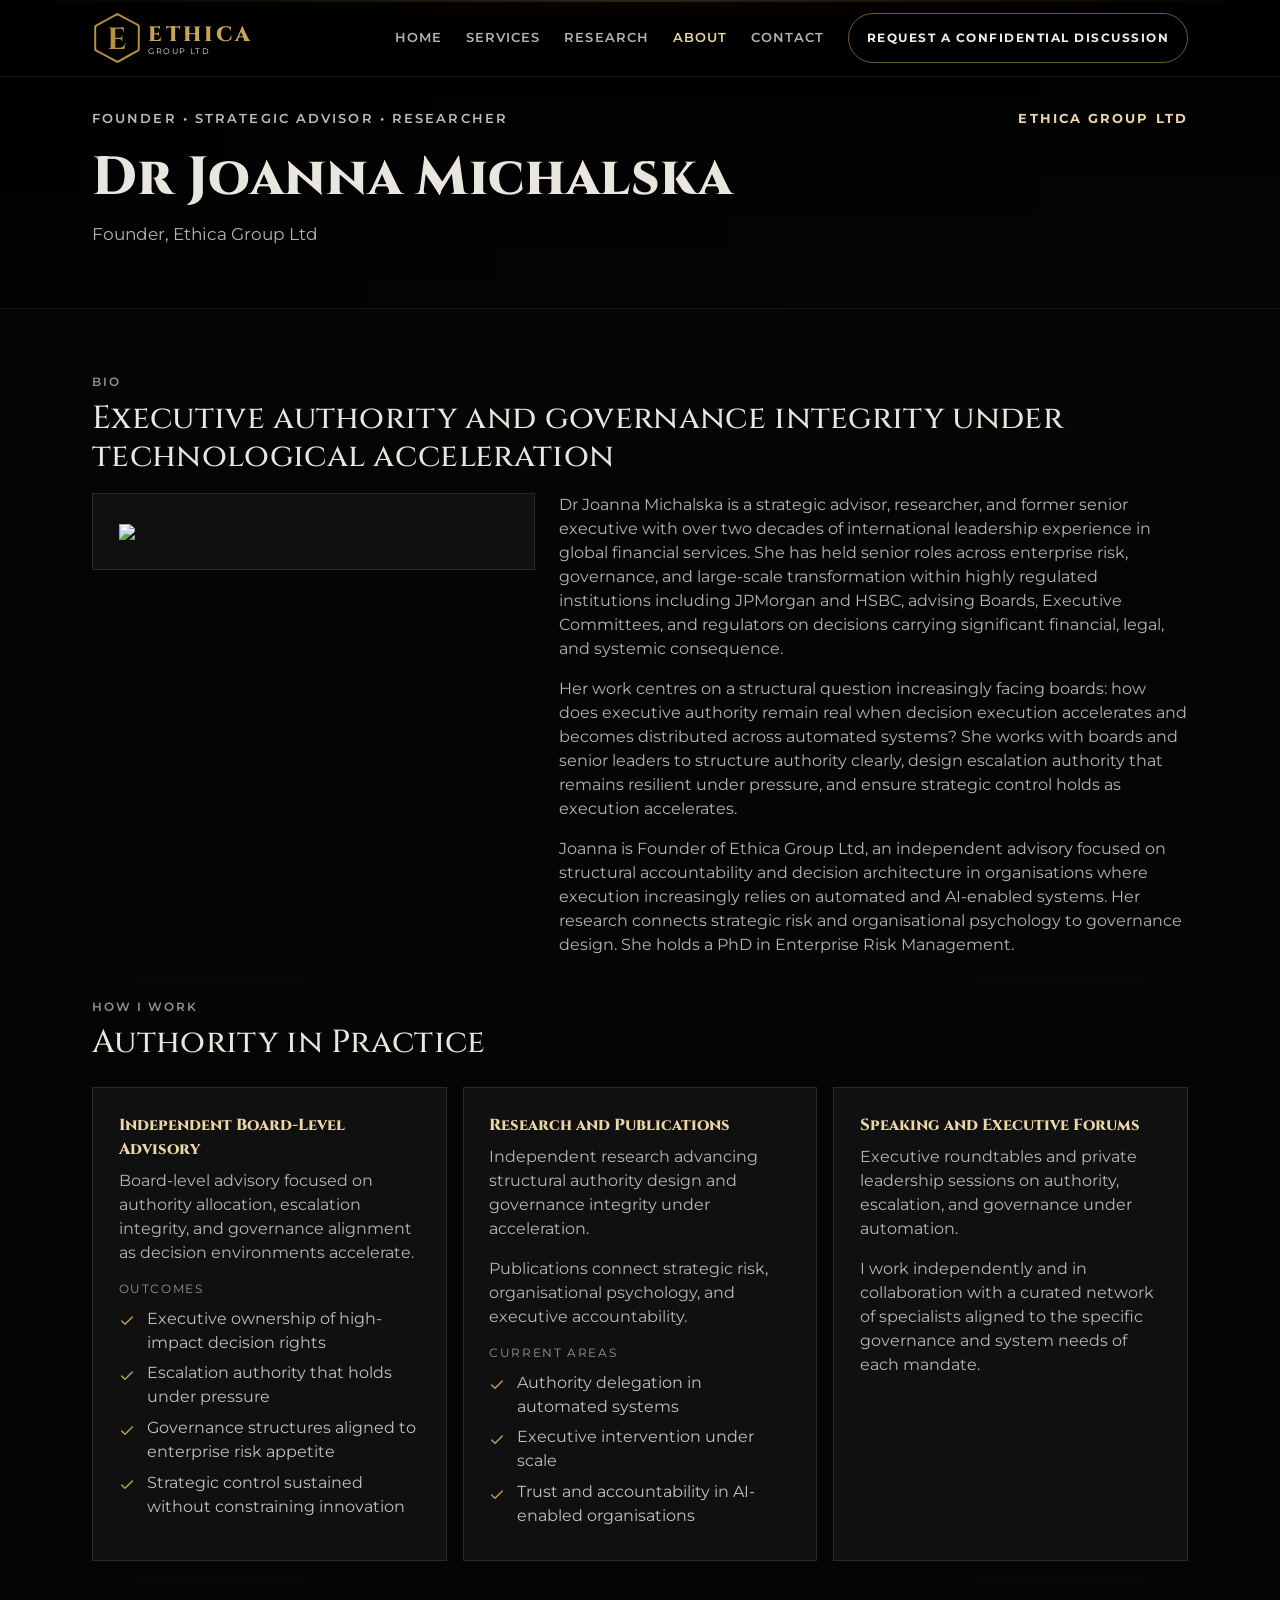
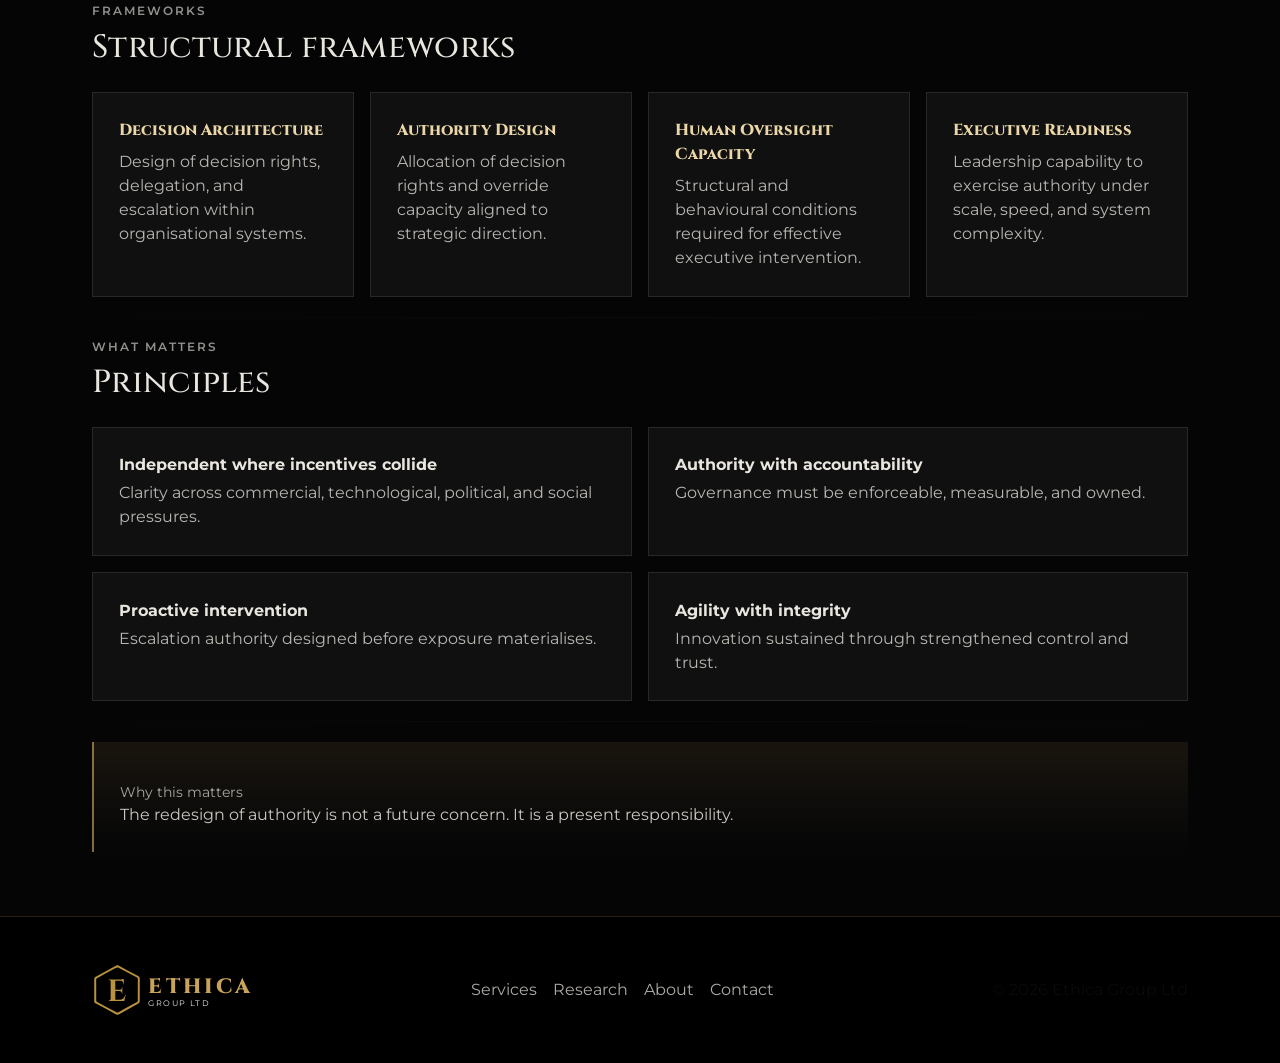
==== about.html @ 702ab637 "Add files via upload" ====
<!doctype html>
<html lang="en">
<head>
  <meta charset="utf-8"/>
  <meta name="viewport" content="width=device-width,initial-scale=1"/>
  <title>Ethica Group Ltd — About</title>
  <meta name="description" content="Dr Joanna Michalska — Founder, Ethica Group Ltd."/>
  <link rel="preconnect" href="https://cdn.jsdelivr.net"/>
  <link href="https://cdn.jsdelivr.net/npm/bootstrap@5.3.3/dist/css/bootstrap.min.css" rel="stylesheet"/>
  <link rel="stylesheet" href="assets/css/styles.css"/>
</head>
<body>
<a class="skip-link" href="#main">Skip to content</a>

<nav class="navbar navbar-expand-lg fixed-top">
  <div class="container">
    <a class="navbar-brand brand" href="index.html" aria-label="Ethica Group Ltd">
      <span class="brand-mark" aria-hidden="true"></span>
      <span>
        <span class="brand-name">ETHICA</span>
        <span class="brand-sub">GROUP LTD</span>
      </span>
    </a>

    <button class="navbar-toggler" type="button" data-bs-toggle="collapse" data-bs-target="#nav" aria-controls="nav" aria-expanded="false" aria-label="Toggle navigation">
      <span class="navbar-toggler-icon"></span>
    </button>

    <div class="collapse navbar-collapse" id="nav">
      <ul class="navbar-nav ms-auto align-items-lg-center gap-lg-2">
        <li class="nav-item"><a class="nav-link" data-nav href="index.html">Home</a></li>
        <li class="nav-item"><a class="nav-link" data-nav href="services.html">Services</a></li>
        <li class="nav-item"><a class="nav-link" data-nav href="research.html">Research</a></li>
        <li class="nav-item"><a class="nav-link" data-nav href="about.html">About</a></li>
        <li class="nav-item"><a class="nav-link" data-nav href="contact.html">Contact</a></li>
        <li class="nav-item ms-lg-2"><a class="btn btn-gold" href="contact.html#enquiry">Request a Confidential Discussion</a></li>
      </ul>
    </div>
  </div>
</nav>


<header class="hero">
  <div class="container">
    <div class="hero-topline">
      <div class="left">Founder • Strategic Advisor • Researcher</div>
      <div class="right">Ethica Group Ltd</div>
    </div>

    <h1 class="hero-title mb-3">Dr Joanna Michalska</h1>
    <p class="lead-tight mb-0">
      Founder, Ethica Group Ltd
    </p>
  </div>
</header>

<main id="main">
  <section class="section">
    <div class="container">
      <div class="eyebrow mb-2">Bio</div>
      <h2 class="mb-3">Executive authority and governance integrity under technological acceleration</h2>

      <div class="row g-4 align-items-start">
        <div class="col-lg-5">
          <div class="card-clean">
            <div class="card-body">
              <img src="assets/img/Dr-Joanna-Michalska.jpg" style="width: 100%;">
            </div>
          </div>
        </div>

        <div class="col-lg-7">
          <p class="p-muted">
           Dr Joanna Michalska is a strategic advisor, researcher, and former senior executive with over two decades of international leadership experience in global financial services. She has held senior roles across enterprise risk, governance, and large-scale transformation within highly regulated institutions including JPMorgan and HSBC, advising Boards, Executive Committees, and regulators on decisions carrying significant financial, legal, and systemic consequence.
          </p>
          <p class="p-muted">
           Her work centres on a structural question increasingly facing boards: how does executive authority remain real when decision execution accelerates and becomes distributed across automated systems? She works with boards and senior leaders to structure authority clearly, design escalation authority that remains resilient under pressure, and ensure strategic control holds as execution accelerates.
          </p>
          <p class="p-muted mb-0">
            Joanna is Founder of Ethica Group Ltd, an independent advisory focused on structural accountability and decision architecture in organisations where execution increasingly relies on automated and AI-enabled systems. Her research connects strategic risk and organisational psychology to governance design. She holds a PhD in Enterprise Risk Management.
          </p>
        </div>
      </div>

      <hr class="hairline"/>

      <div class="eyebrow mb-2">How I work</div>
      <h2 class="mb-4">Authority in Practice</h2>

      <div class="row g-3">
        <div class="col-lg-4"><div class="card-clean h-100"><div class="card-body">
          <div class="card-title">Independent Board-Level Advisory</div>
          <p class="p-muted">Board-level advisory focused on authority allocation, escalation integrity, and governance alignment as decision environments accelerate.</p>
          <div class="kpi-label mt-3">Outcomes</div>
          <ul class="list-clean mt-2">
            <li>Executive ownership of high-impact decision rights</li>
            <li>Escalation authority that holds under pressure</li>
            <li>Governance structures aligned to enterprise risk appetite</li>
            <li>Strategic control sustained without constraining innovation</li>
          </ul>
        </div></div></div>

        <div class="col-lg-4"><div class="card-clean h-100"><div class="card-body">
          <div class="card-title">Research and Publications</div>
          <p class="p-muted">Independent research advancing structural authority design and governance integrity under acceleration.</p>
          <p class="p-muted mb-0">Publications connect strategic risk, organisational psychology, and executive accountability.</p>
          <div class="kpi-label mt-3">Current areas</div>
          <ul class="list-clean mt-2">
            <li>Authority delegation in automated systems</li>
            <li>Executive intervention under scale</li>
            <li>Trust and accountability in AI-enabled organisations</li>
          </ul>
        </div></div></div>

        <div class="col-lg-4"><div class="card-clean h-100"><div class="card-body">
          <div class="card-title">Speaking and Executive Forums</div>
          <p class="p-muted">Executive roundtables and private leadership sessions on authority, escalation, and governance under automation.</p>
          <p class="p-muted mb-0">I work independently and in collaboration with a curated network of specialists aligned to the specific governance and system needs of each mandate.</p>
        </div></div></div>
      </div>

      <hr class="hairline"/>

      <div class="eyebrow mb-2">Frameworks</div>
      <h2 class="mb-4">Structural frameworks</h2>
      <div class="row g-3">
        <div class="col-md-6 col-lg-3"><div class="card-clean h-100"><div class="card-body"><div class="card-title">Decision Architecture</div><p class="p-muted mb-0">Design of decision rights, delegation, and escalation within organisational systems.</p></div></div></div>
        <div class="col-md-6 col-lg-3"><div class="card-clean h-100"><div class="card-body"><div class="card-title">Authority Design</div><p class="p-muted mb-0">Allocation of decision rights and override capacity aligned to strategic direction.</p></div></div></div>
        <div class="col-md-6 col-lg-3"><div class="card-clean h-100"><div class="card-body"><div class="card-title">Human Oversight Capacity</div><p class="p-muted mb-0">Structural and behavioural conditions required for effective executive intervention.</p></div></div></div>
        <div class="col-md-6 col-lg-3"><div class="card-clean h-100"><div class="card-body"><div class="card-title">Executive Readiness</div><p class="p-muted mb-0">Leadership capability to exercise authority under scale, speed, and system complexity.</p></div></div></div>
      </div>

      <hr class="hairline"/>

      <div class="eyebrow mb-2">What matters</div>
      <h2 class="mb-4">Principles</h2>
      <div class="row g-3">
        <div class="col-md-6"><div class="card-clean h-100"><div class="card-body"><strong>Independent where incentives collide</strong><div class="p-muted mt-1">Clarity across commercial, technological, political, and social pressures.</div></div></div></div>
        <div class="col-md-6"><div class="card-clean h-100"><div class="card-body"><strong>Authority with accountability</strong><div class="p-muted mt-1">Governance must be enforceable, measurable, and owned.</div></div></div></div>
        <div class="col-md-6"><div class="card-clean h-100"><div class="card-body"><strong>Proactive intervention</strong><div class="p-muted mt-1">Escalation authority designed before exposure materialises.</div></div></div></div>
        <div class="col-md-6"><div class="card-clean h-100"><div class="card-body"><strong>Agility with integrity</strong><div class="p-muted mt-1">Innovation sustained through strengthened control and trust.</div></div></div></div>
      </div>

      <hr class="hairline"/>

      <div class="quote">
        <div class="who">Why this matters</div>
        <p>The redesign of authority is not a future concern. It is a present responsibility.</p>
      </div>
    </div>
  </section>
</main>


<footer class="footer py-5">
  <div class="container">
    <div class="d-flex flex-wrap gap-3 justify-content-between align-items-center">
      <div class="brand">
        <span class="brand-mark" aria-hidden="true"></span>
        <span>
          <span class="brand-name">ETHICA</span>
          <span class="brand-sub">GROUP LTD</span>
        </span>
      </div>
      <div class="d-flex flex-wrap gap-3">
        <a href="services.html">Services</a>
        <a href="research.html">Research</a>
        <a href="about.html">About</a>
        <a href="contact.html">Contact</a>
      </div>
      <div style="color:rgba(18,19,22,.55)">© <span id="year"></span> Ethica Group Ltd</div>
    </div>
  </div>
</footer>
<script src="https://cdn.jsdelivr.net/npm/bootstrap@5.3.3/dist/js/bootstrap.bundle.min.js"></script>
<script src="assets/js/main.js"></script>

</body>
</html>
---- assets/css/styles.css ----
@import url('https://fonts.googleapis.com/css2?family=Cinzel:wght@600;700;800&family=Montserrat:wght@300;400;500;600;700&display=swap');

/* =========================================================
   ETHICA OPUS SITE — BLACK + ICON BULLETS (NO COPY CHANGES)
   Rules:
   - Dark premium background (from premium site vibe)
   - Icon bullets instead of plain bullets (no HTML text changes)
   - Rounded buttons ONLY; everything else sharp (no radius)
   ========================================================= */

:root{
  /* Premium black system */
  --bg: #050506;
  --bg2:#0A0A0C;
  --panel: rgba(255,255,255,.045);
  --panel2: rgba(255,255,255,.065);

  --cream:#e9e6df;
  --cream2: rgba(233,230,223,.78);
  --cream3: rgba(233,230,223,.62);

  --line: rgba(255,255,255,.10);
  --line2: rgba(255,255,255,.16);

  /* Gold accents */
  --gold:#c9a25b;
  --gold2:#ead6a6;

  /* Typography */
  --display:"Cinzel", serif;
  --sans:"Montserrat", system-ui, -apple-system, Segoe UI, Roboto, Helvetica, Arial;

  /* Layout */
  --max: 1120px;

  /* Geometry */
  --radius: 0px; /* everything sharp by default */
}

/* Base */
*{ box-sizing:border-box; }
html{ scroll-behavior:smooth; }
body{
  margin:0;
  font-family: var(--sans);
  color: var(--cream);
  background: var(--bg);
}

.container{ max-width: var(--max); }

/* Accessibility */
.skip-link{
  position:absolute; left:-999px; top:auto; width:1px; height:1px; overflow:hidden;
}
.skip-link:focus{
  left:1rem; top:1rem; width:auto; height:auto;
  padding:.75rem 1rem;
  background:#fff;
  color:#111;
  border:1px solid rgba(0,0,0,.18);
  z-index:9999;
}

/* =========================================================
   NO BORDER RADIUS ANYWHERE (except buttons)
   ========================================================= */
*:not(.btn):not(.btn *){ border-radius: 0 !important; }

/* Typography */
.eyebrow{
  font-size:.78rem;
  letter-spacing:.16em;
  text-transform:uppercase;
  font-weight:600;
  color: var(--cream3);
}

h1,h2,h3{
  font-family: var(--display);
  letter-spacing: .01em;
}

.hero-title{
  font-weight: 800;
  line-height: 1.03;
  font-size: clamp(2.2rem, 4.2vw, 3.7rem);
}

.lead-tight{
  font-size: 1.05rem;
  color: var(--cream2);
  max-width: 78ch;
}

.p-muted{ color: var(--cream2); }

/* Sections + dividers */
.section{ padding: clamp(3.25rem, 5vw, 5.5rem) 0; }
.narrow{ max-width:78ch; }

.hairline{
  height:1px;
  border:0;
  margin:1.25rem 0;
  background: linear-gradient(90deg, transparent, var(--line), transparent);
}

/* =========================================================
   NAVBAR (premium black glass)
   ========================================================= */
.navbar{
  background: rgba(0,0,0,.55);
  backdrop-filter: blur(12px);
  border-bottom: 1px solid rgba(255,255,255,.08);
  transition: background .2s ease, box-shadow .2s ease, border-color .2s ease;
}
.navbar.scrolled{
  background: rgba(0,0,0,.82);
  box-shadow: 0 14px 40px rgba(0,0,0,.45);
  border-bottom-color: rgba(255,255,255,.12);
}

.nav-link{
  font-size:.82rem;
  letter-spacing:.08em;
  text-transform:uppercase;
  font-weight:600;
  color: rgba(233,230,223,.78) !important;
}
.nav-link:hover{ color: rgba(233,230,223,.95) !important; }
.nav-link.active{ color: var(--gold2) !important; }

/* Brand */
.brand{ display:flex; align-items:center; gap:.4rem; }
.brand-mark{
  width:50px; height:50px;
  background-image: url('./ethica-icon.svg');
  background-size: 50px 50px;
  display: inline-block;
}
.brand-name{
  font-family:var(--display);
  font-weight:840;
  letter-spacing:.15em;
  text-transform:uppercase;
  font-size:1.3rem;
  color:var(--gold);
}
.brand-sub{
  display:block; margin-top:-6px;
  font-size:.50rem;
  letter-spacing:.18em;
  text-transform:uppercase;
  color:#EEEEEE;
}

/* =========================================================
   HERO (premium black + optional banner image)
   - We DO NOT change hero text; styling only.
   ========================================================= */
.hero{
  padding-top: 6.8rem;
  padding-bottom: 3.8rem;
  position: relative;
  color: var(--cream);
  background: linear-gradient(180deg, #000000 0%, #060607 55%, #0a0a0c 100%);
  border-bottom: 1px solid rgba(255,255,255,.08);
  overflow:hidden;
}

.hero::before{
  /* Optional: if banner exists, it adds premium depth */
  content:"";
  position:absolute; inset:0;
  background:
    linear-gradient(90deg, rgba(0,0,0,.78), rgba(0,0,0,.62) 35%, rgba(0,0,0,.45)),
    url("../img/linkedin-banner.jpg");
  background-size: cover;
  background-position: center;
  opacity: 1;
  pointer-events:none;
}

.hero::after{
  content:"";
  position:absolute; left:0; right:0; top:0;
  height:2px;
  background: linear-gradient(90deg, transparent, var(--gold), transparent);
  opacity:.95;
  pointer-events:none;
}

.hero > *{ position: relative; z-index: 1; }

.hero-topline{
  display:flex; flex-wrap:wrap;
  gap:.75rem 1.25rem;
  align-items:center;
  justify-content:space-between;
  margin-bottom:1.4rem;
}

.hero-topline .left{
  font-size:.82rem;
  letter-spacing:.16em;
  text-transform:uppercase;
  font-weight:600;
  color: rgba(233,230,223,.82);
}

.hero-topline .right{
  font-size:.82rem;
  letter-spacing:.16em;
  text-transform:uppercase;
  font-weight:700;
  color: var(--gold2);
}

/* =========================================================
   BUTTONS: ROUNDED ONLY HERE
   ========================================================= */
.btn-gold{
  border-radius: 999px !important;
  padding: .9rem 1.1rem;
  font-weight:700;
  letter-spacing:.12em;
  text-transform:uppercase;
  font-size:.78rem;
  color:#EEEEEE;
  background: transparent;
  border: 1px solid rgba(201,162,91,.55);
  transition: transform .15s ease, filter .15s ease;
}
.btn-gold:hover{
background: rgba(201,162,91,.55);
}

.btn-ink{
  border-radius: 999px !important;
  padding: .9rem 1.1rem;
  font-weight:700;
  letter-spacing:.12em;
  text-transform:uppercase;
  font-size:.78rem;
  color: var(--cream);
  background: transparent;
  border: 1px solid rgba(255,255,255,.18);
}
.btn-ink:hover{ border-color: rgba(255,255,255,.30); }

/* =========================================================
   CARDS / PANELS (dark opus)
   ========================================================= */
.card-clean{
  background: var(--panel);
  border: 1px solid rgba(255,255,255,.10);
}
.card-clean .card-body{ padding: 1.6rem; }

.card-title{
  font-family: var(--display);
  font-weight: 800;
  margin-bottom: .5rem;
  color: var(--gold2);
}

/* KPI bits */
.kpi{
  font-family: var(--display);
  font-weight: 800;
  font-size: 2rem;
  line-height: 1;
  color: var(--gold2);
}
.kpi-label{
  letter-spacing: .14em;
  text-transform: uppercase;
  font-size: .72rem;
  color: rgba(233,230,223,.62);
}

/* Quote */
.quote{
  padding: 1.6rem;
  border-left: 2px solid rgba(201,162,91,.65);
  background: linear-gradient(180deg, rgba(201,162,91,.10), rgba(0,0,0,0));
}
.quote p{ margin:0; color: rgba(233,230,223,.86); }
.quote .who{ margin-top:.9rem; font-size:.86rem; color: rgba(233,230,223,.70); }

/* =========================================================
   ICON BULLETS (NO TEXT CHANGES)
   - Converts existing .list-clean bullets into icon bullets
   - Works without changing HTML lists
   ========================================================= */
.list-clean{
  list-style: none;
  padding-left: 0;
  margin: 0;
  color: rgba(233,230,223,.82);
}
.list-clean li{
  position: relative;
  padding-left: 1.75rem;
  margin: .42rem 0;
}
.list-clean li::before{
  content:"";
  position:absolute;
  left:0;
  top:.40rem;
  width: 16px;
  height: 16px;
  background-repeat:no-repeat;
  background-size:16px 16px;
  background-image: url("data:image/svg+xml,%3Csvg xmlns='http://www.w3.org/2000/svg' width='16' height='16' viewBox='0 0 24 24' fill='none'%3E%3Cpath d='M20 6 9 17l-5-5' stroke='%23c9a25b' stroke-width='2.2' stroke-linecap='round' stroke-linejoin='round'/%3E%3C/svg%3E");
  opacity: .95;
}

/* If any pages use list-check already, keep it consistent */
.list-check{ list-style:none; padding-left:0; margin:0; }
.list-check li{
  display:flex; gap:.75rem; align-items:flex-start;
  padding:.42rem 0;
}
.tick{
  width:18px; height:18px;
  border: 1px solid rgba(201,162,91,.60);
  background: rgba(201,162,91,.10);
  display:grid; place-items:center;
  margin-top:.18rem;
  flex: 0 0 auto;
}
.tick svg{ width:14px; height:14px; color: var(--gold); }

/* =========================================================
   ACCORDION (dark)
   ========================================================= */
.accordion-item{
  background: var(--panel);
  border: 1px solid rgba(255,255,255,.10);
}
.accordion-button{
  background: transparent;
  color: rgba(233,230,223,.90);
  border-bottom: 1px solid rgba(255,255,255,.08);
}
.accordion-button:not(.collapsed){
  color: var(--gold2);
  box-shadow:none;
}
.accordion-body{ color: rgba(233,230,223,.82); }

/* Forms */
.form-control, .form-select{
  background: rgba(0,0,0,.25);
  color: rgba(233,230,223,.90);
  border: 1px solid rgba(255,255,255,.18);
}
.form-control::placeholder{ color: rgba(233,230,223,.50); }
.form-control:focus, .form-select:focus{
  border-color: rgba(201,162,91,.60);
  box-shadow: 0 0 0 .25rem rgba(201,162,91,.18);
}

/* Footer (premium black) */
.footer{
  background:#000;
  border-top: 1px solid rgba(201,162,91,.20);
}
.footer a{ color: rgba(233,230,223,.74); text-decoration:none; }
.footer a:hover{ color: var(--gold2); }

@media (max-width: 992px){
  .hero{ padding-top: 6.2rem; padding-bottom: 3.2rem; }
}
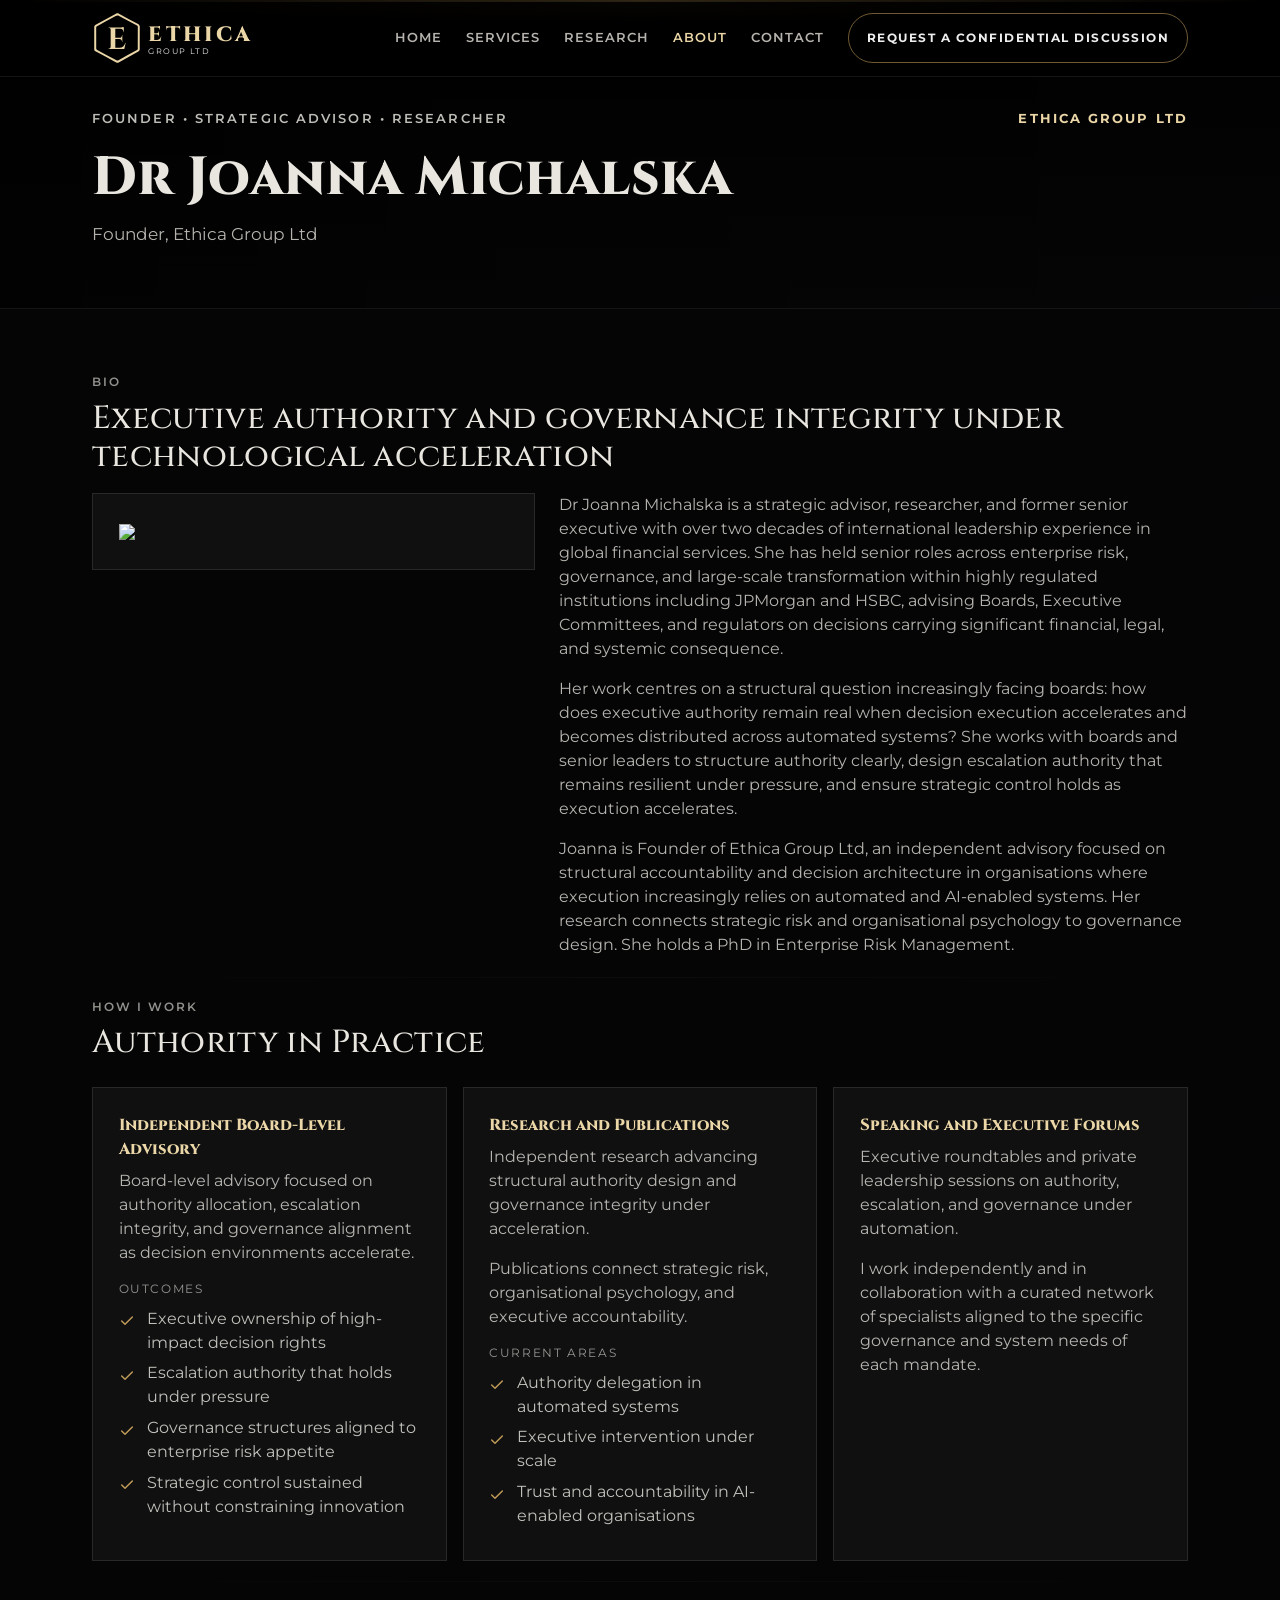
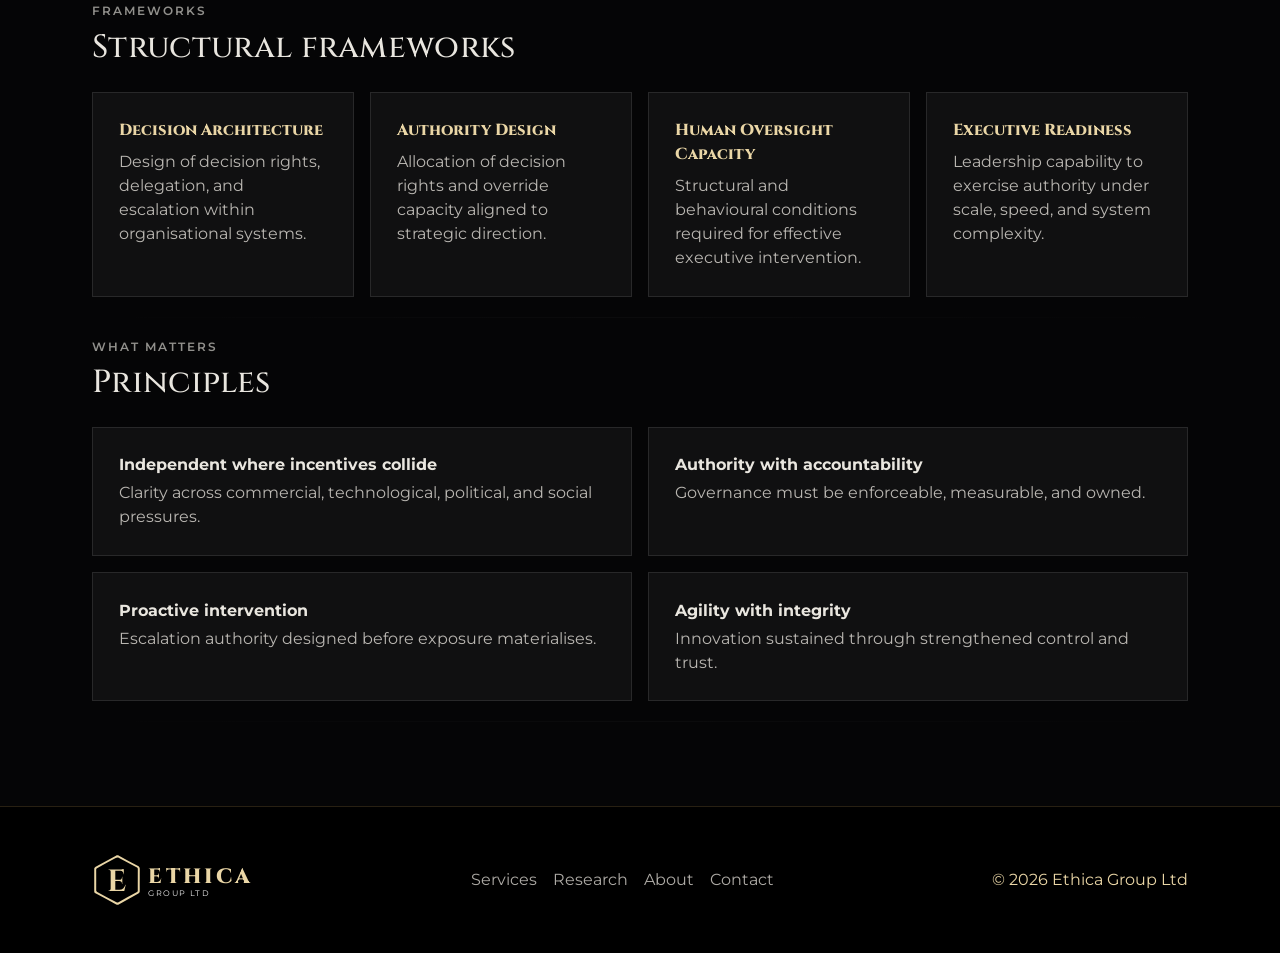
==== commit f3441c4d: "Add files via upload" ====
--- a/about.html
+++ b/about.html
@@ -22,11 +22,18 @@
       </span>
     </a>
 
-    <button class="navbar-toggler" type="button" data-bs-toggle="collapse" data-bs-target="#nav" aria-controls="nav" aria-expanded="false" aria-label="Toggle navigation">
-      <span class="navbar-toggler-icon"></span>
-    </button>
+<button class="navbar-toggler custom-toggler" type="button"
+        data-bs-toggle="collapse"
+        data-bs-target="#navbarNav"
+        aria-controls="navbarNav"
+        aria-expanded="false"
+        aria-label="Toggle navigation">
+  <span class="toggler-icon">
+    <span class="toggler-line"></span>
+  </span>
+</button>
 
-    <div class="collapse navbar-collapse" id="nav">
+    <div class="collapse navbar-collapse" id="navbarNav">
       <ul class="navbar-nav ms-auto align-items-lg-center gap-lg-2">
         <li class="nav-item"><a class="nav-link" data-nav href="index.html">Home</a></li>
         <li class="nav-item"><a class="nav-link" data-nav href="services.html">Services</a></li>
@@ -142,11 +149,6 @@
       </div>
 
       <hr class="hairline"/>
-
-      <div class="quote">
-        <div class="who">Why this matters</div>
-        <p>The redesign of authority is not a future concern. It is a present responsibility.</p>
-      </div>
     </div>
   </section>
 </main>
@@ -168,7 +170,7 @@
         <a href="about.html">About</a>
         <a href="contact.html">Contact</a>
       </div>
-      <div style="color:rgba(18,19,22,.55)">© <span id="year"></span> Ethica Group Ltd</div>
+      <div class="copyright">© <span id="year"></span> Ethica Group Ltd</div>
     </div>
   </div>
 </footer>
--- a/assets/css/styles.css
+++ b/assets/css/styles.css
@@ -120,7 +120,6 @@
   box-shadow: 0 14px 40px rgba(0,0,0,.45);
   border-bottom-color: rgba(255,255,255,.12);
 }
-
 .nav-link{
   font-size:.82rem;
   letter-spacing:.08em;
@@ -130,6 +129,7 @@
 }
 .nav-link:hover{ color: rgba(233,230,223,.95) !important; }
 .nav-link.active{ color: var(--gold2) !important; }
+
 
 /* Brand */
 .brand{ display:flex; align-items:center; gap:.4rem; }
@@ -145,7 +145,7 @@
   letter-spacing:.15em;
   text-transform:uppercase;
   font-size:1.3rem;
-  color:var(--gold);
+  color:var(--gold2);
 }
 .brand-sub{
   display:block; margin-top:-6px;
@@ -153,6 +153,74 @@
   letter-spacing:.18em;
   text-transform:uppercase;
   color:#EEEEEE;
+}
+
+/* =========================
+   CUSTOM NAVBAR TOGGLER
+   ========================= */
+.custom-toggler{
+  border: 0;
+  background: transparent;
+  padding: .35rem;
+  box-shadow: none !important;
+}
+
+.custom-toggler:focus,
+.custom-toggler:active{
+  outline: none;
+  box-shadow: none !important;
+}
+
+.custom-toggler .toggler-icon{
+  position: relative;
+  display: block;
+  width: 30px;
+  height: 22px;
+}
+
+.custom-toggler .toggler-line,
+.custom-toggler .toggler-icon::before,
+.custom-toggler .toggler-icon::after{
+  content: "";
+  position: absolute;
+  left: 0;
+  width: 30px;
+  height: 2px;
+  background-color: var(--gold2);
+  transition: transform .28s ease, top .28s ease, opacity .2s ease, background-color .2s ease;
+}
+
+.custom-toggler .toggler-icon::before{
+  top: 2px;
+}
+
+.custom-toggler .toggler-line{
+  top: 10px;
+}
+
+.custom-toggler .toggler-icon::after{
+  top: 18px;
+}
+
+.custom-toggler:hover .toggler-line,
+.custom-toggler:hover .toggler-icon::before,
+.custom-toggler:hover .toggler-icon::after{
+  background-color: var(--gold);
+}
+
+/* OPEN STATE */
+.custom-toggler[aria-expanded="true"] .toggler-line{
+  opacity: 0;
+}
+
+.custom-toggler[aria-expanded="true"] .toggler-icon::before{
+  top: 10px;
+  transform: rotate(45deg);
+}
+
+.custom-toggler[aria-expanded="true"] .toggler-icon::after{
+  top: 10px;
+  transform: rotate(-45deg);
 }
 
 /* =========================================================
@@ -233,7 +301,8 @@
   transition: transform .15s ease, filter .15s ease;
 }
 .btn-gold:hover{
-background: rgba(201,162,91,.55);
+  background: var(--gold2);
+  color: #000000;
 }
 
 .btn-ink{
@@ -347,7 +416,8 @@
   border-bottom: 1px solid rgba(255,255,255,.08);
 }
 .accordion-button:not(.collapsed){
-  color: var(--gold2);
+  background: var(--gold2);
+  color: #000000;
   box-shadow:none;
 }
 .accordion-body{ color: rgba(233,230,223,.82); }
@@ -371,7 +441,32 @@
 }
 .footer a{ color: rgba(233,230,223,.74); text-decoration:none; }
 .footer a:hover{ color: var(--gold2); }
-
+.copyright {
+  /*font-size: 0.8em;*/
+  color: var(--gold2);
+}
 @media (max-width: 992px){
   .hero{ padding-top: 6.2rem; padding-bottom: 3.2rem; }
 }
+
+@media (max-width: 991.98px){
+  .navbar-collapse{
+    margin-top: 1rem;
+    padding: 1rem 0 0.5rem;
+    border-top: 1px solid rgba(255,255,255,.08);
+  }
+
+  .navbar-nav{
+    align-items: flex-start !important;
+  }
+
+  .navbar-nav .nav-link,
+  .navbar-nav .btn{
+    width: 100%;
+  }
+
+  .navbar-nav .btn{
+    justify-content: center;
+    text-align: center;
+  }
+}
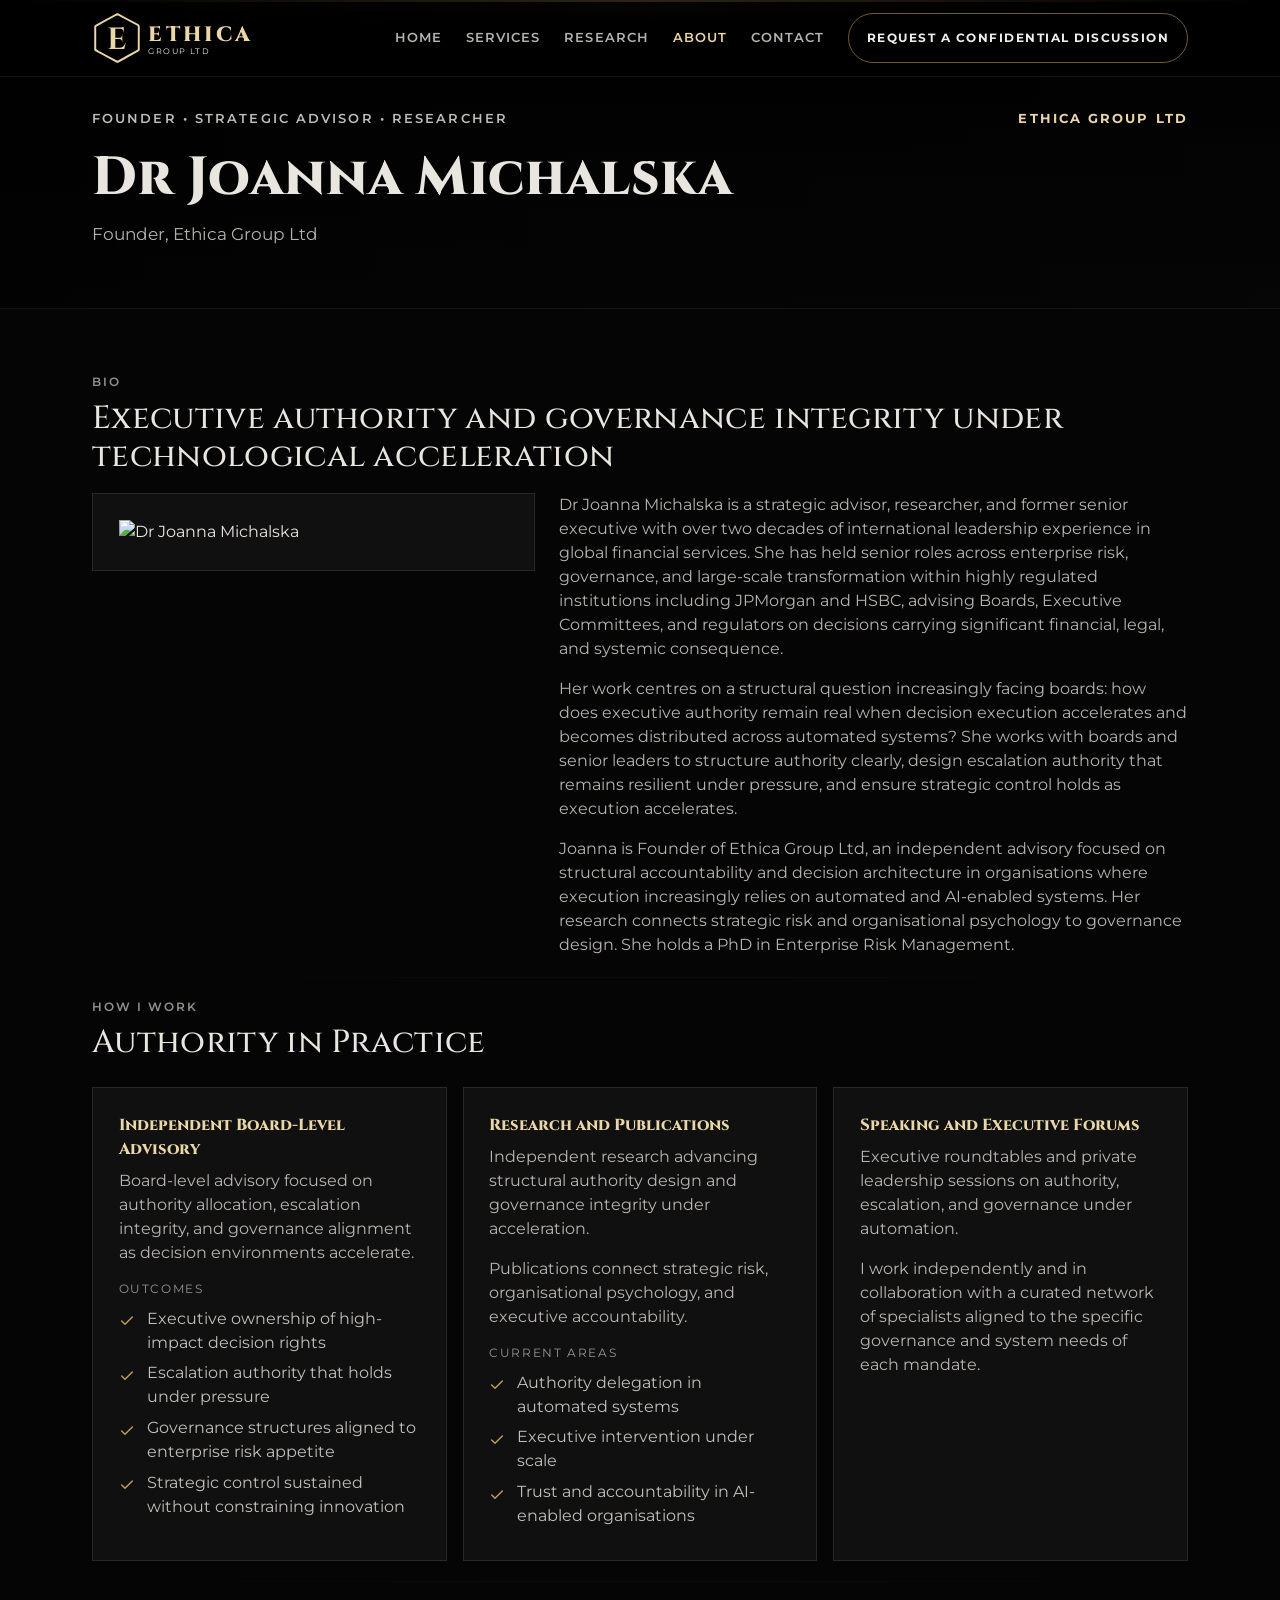
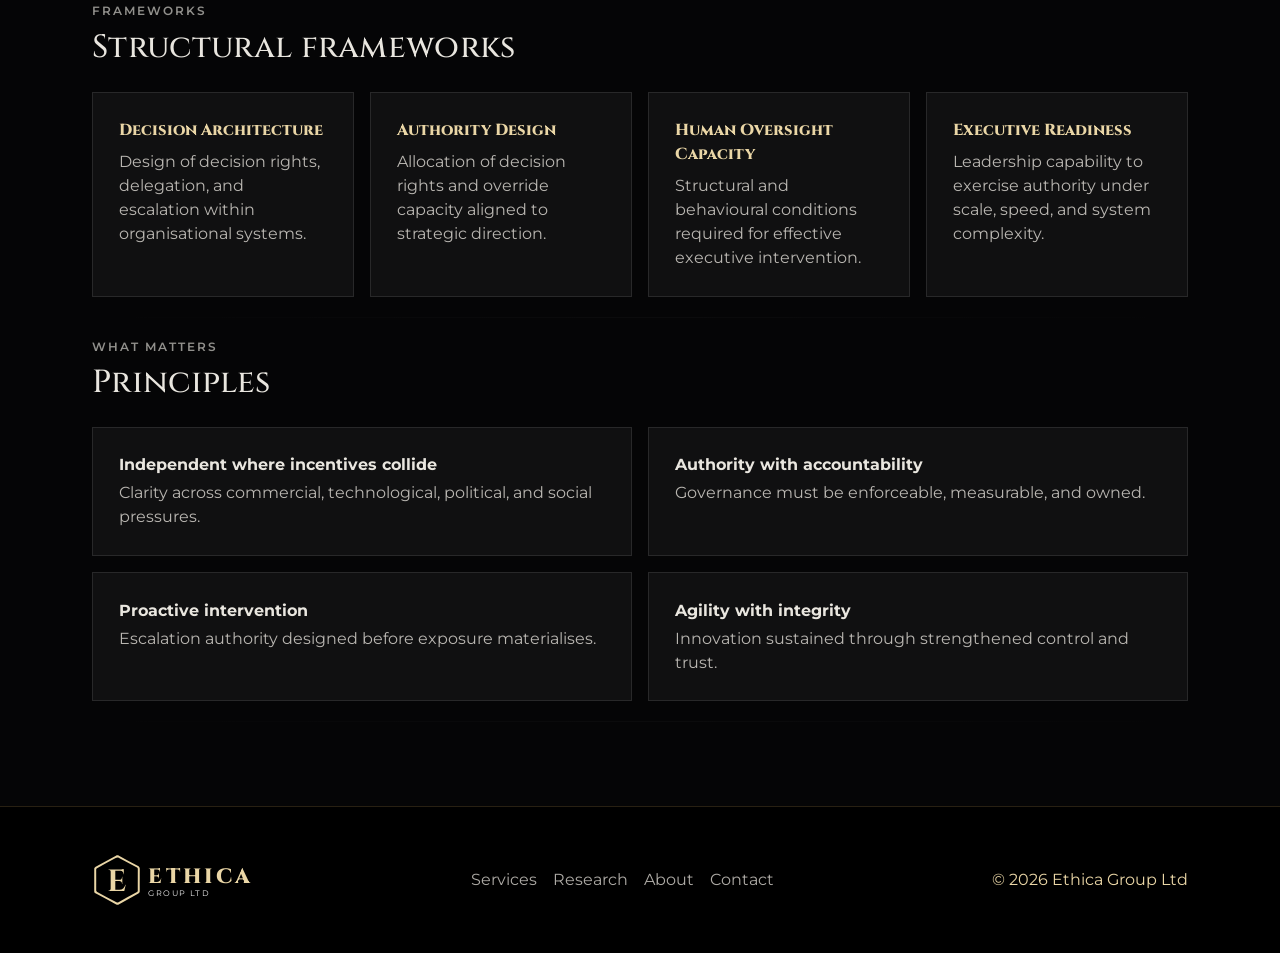
==== commit 06362e3d: "Add files via upload" ====
--- a/about.html
+++ b/about.html
@@ -5,7 +5,18 @@
   <meta name="viewport" content="width=device-width,initial-scale=1"/>
   <title>Ethica Group Ltd — About</title>
   <meta name="description" content="Dr Joanna Michalska — Founder, Ethica Group Ltd."/>
+    <meta property="og:type" content="website"/>
+  <meta property="og:title" content="Ethica Group Ltd — About"/>
+  <meta property="og:description" content="Dr Joanna Michalska — Founder, Ethica Group Ltd."/>
+  <meta property="og:url" content="about.html"/>
+  <meta property="og:image" content="assets/img/og-image.jpg"/>
+  <meta name="twitter:card" content="summary_large_image"/>
+  <meta name="twitter:title" content="Ethica Group Ltd — About"/>
+  <meta name="twitter:description" content="Dr Joanna Michalska — Founder, Ethica Group Ltd."/>
+  <meta name="twitter:image" content="assets/img/og-image.jpg"/>
   <link rel="preconnect" href="https://cdn.jsdelivr.net"/>
+  <link rel="preconnect" href="https://fonts.googleapis.com"/>
+  <link rel="preconnect" href="https://fonts.gstatic.com" crossorigin/>
   <link href="https://cdn.jsdelivr.net/npm/bootstrap@5.3.3/dist/css/bootstrap.min.css" rel="stylesheet"/>
   <link rel="stylesheet" href="assets/css/styles.css"/>
 </head>
@@ -71,7 +82,7 @@
         <div class="col-lg-5">
           <div class="card-clean">
             <div class="card-body">
-              <img src="assets/img/Dr-Joanna-Michalska.jpg" style="width: 100%;">
+              <img src="assets/img/Dr-Joanna-Michalska.jpg" alt="Dr Joanna Michalska" loading="lazy" style="width: 100%;">
             </div>
           </div>
         </div>
--- a/assets/css/styles.css
+++ b/assets/css/styles.css
@@ -135,7 +135,7 @@
 .brand{ display:flex; align-items:center; gap:.4rem; }
 .brand-mark{
   width:50px; height:50px;
-  background-image: url('./ethica-icon.svg');
+  background-image: url('../img/ethica-icon.svg');
   background-size: 50px 50px;
   display: inline-block;
 }
@@ -242,10 +242,7 @@
   content:"";
   position:absolute; inset:0;
   background:
-    linear-gradient(90deg, rgba(0,0,0,.78), rgba(0,0,0,.62) 35%, rgba(0,0,0,.45)),
-    url("../img/linkedin-banner.jpg");
-  background-size: cover;
-  background-position: center;
+    linear-gradient(90deg, rgba(0,0,0,.78), rgba(0,0,0,.62) 35%, rgba(0,0,0,.45));
   opacity: 1;
   pointer-events:none;
 }
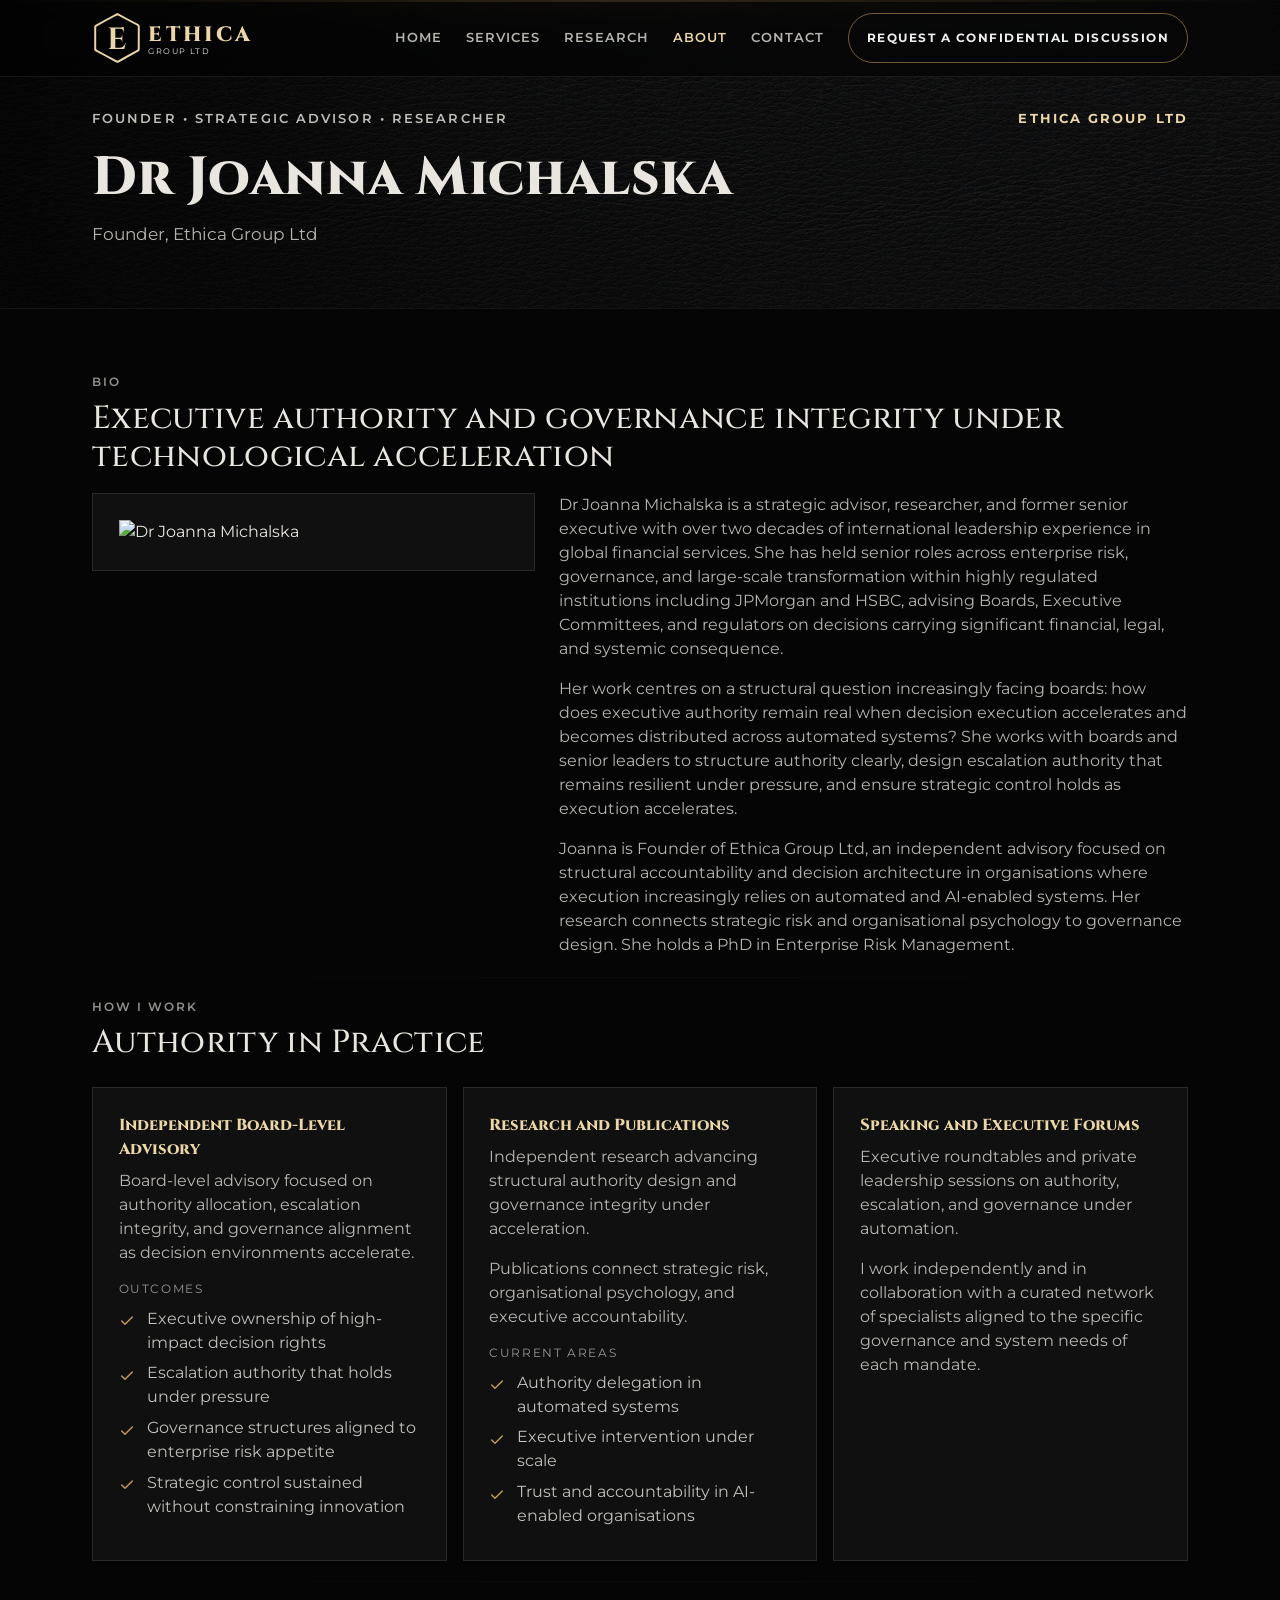
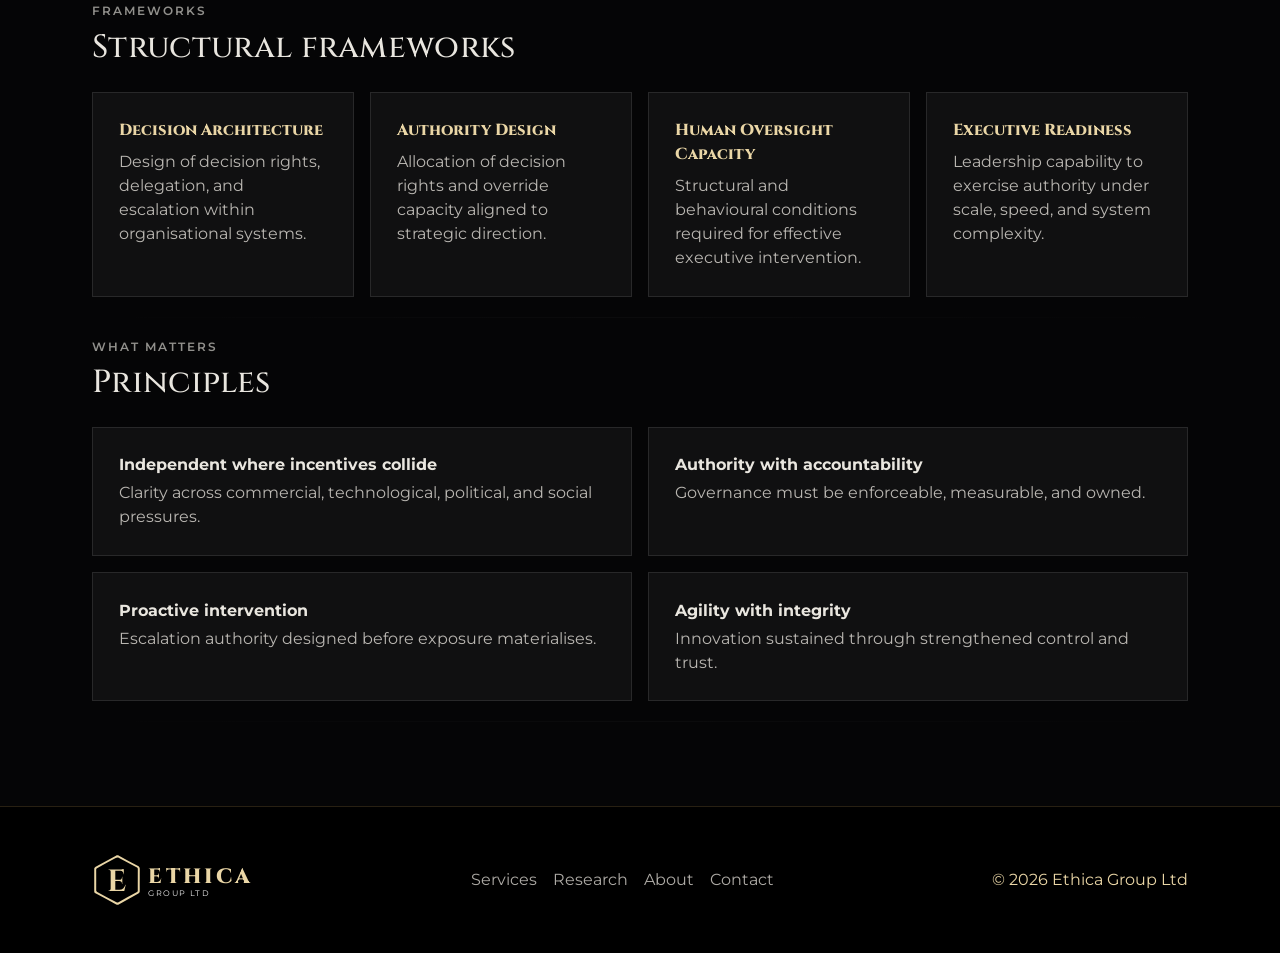
==== commit 8aa356b9: "Add files via upload" ====
--- a/about.html
+++ b/about.html
@@ -1,192 +1,147 @@
-<!doctype html>
+<!DOCTYPE html>
+
 <html lang="en">
-<head>
-  <meta charset="utf-8"/>
-  <meta name="viewport" content="width=device-width,initial-scale=1"/>
-  <title>Ethica Group Ltd — About</title>
-  <meta name="description" content="Dr Joanna Michalska — Founder, Ethica Group Ltd."/>
-    <meta property="og:type" content="website"/>
-  <meta property="og:title" content="Ethica Group Ltd — About"/>
-  <meta property="og:description" content="Dr Joanna Michalska — Founder, Ethica Group Ltd."/>
-  <meta property="og:url" content="about.html"/>
-  <meta property="og:image" content="assets/img/og-image.jpg"/>
-  <meta name="twitter:card" content="summary_large_image"/>
-  <meta name="twitter:title" content="Ethica Group Ltd — About"/>
-  <meta name="twitter:description" content="Dr Joanna Michalska — Founder, Ethica Group Ltd."/>
-  <meta name="twitter:image" content="assets/img/og-image.jpg"/>
-  <link rel="preconnect" href="https://cdn.jsdelivr.net"/>
-  <link rel="preconnect" href="https://fonts.googleapis.com"/>
-  <link rel="preconnect" href="https://fonts.gstatic.com" crossorigin/>
-  <link href="https://cdn.jsdelivr.net/npm/bootstrap@5.3.3/dist/css/bootstrap.min.css" rel="stylesheet"/>
-  <link rel="stylesheet" href="assets/css/styles.css"/>
-</head>
+<head><meta charset="utf-8"/><meta content="width=device-width,initial-scale=1" name="viewport"/><meta content="IE=edge" http-equiv="X-UA-Compatible"/><title>Ethica Group Ltd — About</title><meta content="Dr Joanna Michalska — Founder, Ethica Group Ltd." name="description"/><meta content="index, follow" name="robots"/><meta content="Ethica Group Ltd" name="author"/><meta content="strict-origin-when-cross-origin" name="referrer"/><meta content="#050506" name="theme-color"/><link href="https://ethicagroup.ai/about.html" rel="canonical"/><link href="assets/img/favicon.ico" rel="icon"/><link href="assets/img/favicon-32x32.png" rel="icon" sizes="32x32" type="image/png"/><link href="assets/img/favicon-16x16.png" rel="icon" sizes="16x16" type="image/png"/><link href="assets/img/apple-touch-icon.png" rel="apple-touch-icon" sizes="180x180"/><link href="site.webmanifest" rel="manifest"/><link href="https://fonts.googleapis.com" rel="preconnect"/><link crossorigin="" href="https://fonts.gstatic.com" rel="preconnect"/><link href="https://cdn.jsdelivr.net" rel="preconnect"/><link href="https://cdn.jsdelivr.net/npm/bootstrap@5.3.3/dist/css/bootstrap.min.css" rel="stylesheet"/><link href="assets/css/styles.css" rel="stylesheet"/><meta content="website" property="og:type"/><meta content="Ethica Group Ltd" property="og:site_name"/><meta content="Ethica Group Ltd — About" property="og:title"/><meta content="Dr Joanna Michalska — Founder, Ethica Group Ltd." property="og:description"/><meta content="https://ethicagroup.ai/about.html" property="og:url"/><meta content="https://ethicagroup.ai/assets/img/og-preview.jpg" property="og:image"/><meta content="1200" property="og:image:width"/><meta content="630" property="og:image:height"/><meta content="summary_large_image" name="twitter:card"/><meta content="Ethica Group Ltd — About" name="twitter:title"/><meta content="Dr Joanna Michalska — Founder, Ethica Group Ltd." name="twitter:description"/><meta content="https://ethicagroup.ai/assets/img/og-preview.jpg" name="twitter:image"/><script type="application/ld+json">{"@context": "https://schema.org", "@type": "Organization", "name": "Ethica Group Ltd", "url": "https://ethicagroup.ai", "logo": "https://ethicagroup.ai/assets/img/ethica-icon-512.png", "description": "Redesigning governance, decision architecture, and intervention capacity as automated systems reshape strategic execution.", "founder": {"@type": "Person", "name": "Dr Joanna Michalska"}}</script></head>
 <body>
 <a class="skip-link" href="#main">Skip to content</a>
-
 <nav class="navbar navbar-expand-lg fixed-top">
-  <div class="container">
-    <a class="navbar-brand brand" href="index.html" aria-label="Ethica Group Ltd">
-      <span class="brand-mark" aria-hidden="true"></span>
-      <span>
-        <span class="brand-name">ETHICA</span>
-        <span class="brand-sub">GROUP LTD</span>
-      </span>
-    </a>
-
-<button class="navbar-toggler custom-toggler" type="button"
-        data-bs-toggle="collapse"
-        data-bs-target="#navbarNav"
-        aria-controls="navbarNav"
-        aria-expanded="false"
-        aria-label="Toggle navigation">
-  <span class="toggler-icon">
-    <span class="toggler-line"></span>
-  </span>
+<div class="container">
+<a aria-label="Ethica Group Ltd" class="navbar-brand brand" href="index.html">
+<span aria-hidden="true" class="brand-mark"></span>
+<span>
+<span class="brand-name">ETHICA</span>
+<span class="brand-sub">GROUP LTD</span>
+</span>
+</a>
+<button aria-controls="navbarNav" aria-expanded="false" aria-label="Toggle navigation" class="navbar-toggler custom-toggler" data-bs-target="#navbarNav" data-bs-toggle="collapse" type="button">
+<span class="toggler-icon">
+<span class="toggler-line"></span>
+</span>
 </button>
-
-    <div class="collapse navbar-collapse" id="navbarNav">
-      <ul class="navbar-nav ms-auto align-items-lg-center gap-lg-2">
-        <li class="nav-item"><a class="nav-link" data-nav href="index.html">Home</a></li>
-        <li class="nav-item"><a class="nav-link" data-nav href="services.html">Services</a></li>
-        <li class="nav-item"><a class="nav-link" data-nav href="research.html">Research</a></li>
-        <li class="nav-item"><a class="nav-link" data-nav href="about.html">About</a></li>
-        <li class="nav-item"><a class="nav-link" data-nav href="contact.html">Contact</a></li>
-        <li class="nav-item ms-lg-2"><a class="btn btn-gold" href="contact.html#enquiry">Request a Confidential Discussion</a></li>
-      </ul>
-    </div>
-  </div>
+<div class="collapse navbar-collapse" id="navbarNav">
+<ul class="navbar-nav ms-auto align-items-lg-center gap-lg-2">
+<li class="nav-item"><a class="nav-link" data-nav="" href="index.html">Home</a></li>
+<li class="nav-item"><a class="nav-link" data-nav="" href="services.html">Services</a></li>
+<li class="nav-item"><a class="nav-link" data-nav="" href="research.html">Research</a></li>
+<li class="nav-item"><a class="nav-link" data-nav="" href="about.html">About</a></li>
+<li class="nav-item"><a class="nav-link" data-nav="" href="contact.html">Contact</a></li>
+<li class="nav-item ms-lg-2"><a class="btn btn-gold" href="contact.html#enquiry">Request a Confidential Discussion</a></li>
+</ul>
+</div>
+</div>
 </nav>
-
-
 <header class="hero">
-  <div class="container">
-    <div class="hero-topline">
-      <div class="left">Founder • Strategic Advisor • Researcher</div>
-      <div class="right">Ethica Group Ltd</div>
-    </div>
-
-    <h1 class="hero-title mb-3">Dr Joanna Michalska</h1>
-    <p class="lead-tight mb-0">
+<div class="container">
+<div class="hero-topline">
+<div class="left">Founder • Strategic Advisor • Researcher</div>
+<div class="right">Ethica Group Ltd</div>
+</div>
+<h1 class="hero-title mb-3">Dr Joanna Michalska</h1>
+<p class="lead-tight mb-0">
       Founder, Ethica Group Ltd
     </p>
-  </div>
+</div>
 </header>
-
 <main id="main">
-  <section class="section">
-    <div class="container">
-      <div class="eyebrow mb-2">Bio</div>
-      <h2 class="mb-3">Executive authority and governance integrity under technological acceleration</h2>
-
-      <div class="row g-4 align-items-start">
-        <div class="col-lg-5">
-          <div class="card-clean">
-            <div class="card-body">
-              <img src="assets/img/Dr-Joanna-Michalska.jpg" alt="Dr Joanna Michalska" loading="lazy" style="width: 100%;">
-            </div>
-          </div>
-        </div>
-
-        <div class="col-lg-7">
-          <p class="p-muted">
+<section class="section">
+<div class="container">
+<div class="eyebrow mb-2">Bio</div>
+<h2 class="mb-3">Executive authority and governance integrity under technological acceleration</h2>
+<div class="row g-4 align-items-start">
+<div class="col-lg-5">
+<div class="card-clean">
+<div class="card-body">
+<img alt="Dr Joanna Michalska" loading="lazy" src="assets/img/Dr-Joanna-Michalska.jpg" style="width: 100%;"/>
+</div>
+</div>
+</div>
+<div class="col-lg-7">
+<p class="p-muted">
            Dr Joanna Michalska is a strategic advisor, researcher, and former senior executive with over two decades of international leadership experience in global financial services. She has held senior roles across enterprise risk, governance, and large-scale transformation within highly regulated institutions including JPMorgan and HSBC, advising Boards, Executive Committees, and regulators on decisions carrying significant financial, legal, and systemic consequence.
           </p>
-          <p class="p-muted">
+<p class="p-muted">
            Her work centres on a structural question increasingly facing boards: how does executive authority remain real when decision execution accelerates and becomes distributed across automated systems? She works with boards and senior leaders to structure authority clearly, design escalation authority that remains resilient under pressure, and ensure strategic control holds as execution accelerates.
           </p>
-          <p class="p-muted mb-0">
+<p class="p-muted mb-0">
             Joanna is Founder of Ethica Group Ltd, an independent advisory focused on structural accountability and decision architecture in organisations where execution increasingly relies on automated and AI-enabled systems. Her research connects strategic risk and organisational psychology to governance design. She holds a PhD in Enterprise Risk Management.
           </p>
-        </div>
-      </div>
-
-      <hr class="hairline"/>
-
-      <div class="eyebrow mb-2">How I work</div>
-      <h2 class="mb-4">Authority in Practice</h2>
-
-      <div class="row g-3">
-        <div class="col-lg-4"><div class="card-clean h-100"><div class="card-body">
-          <div class="card-title">Independent Board-Level Advisory</div>
-          <p class="p-muted">Board-level advisory focused on authority allocation, escalation integrity, and governance alignment as decision environments accelerate.</p>
-          <div class="kpi-label mt-3">Outcomes</div>
-          <ul class="list-clean mt-2">
-            <li>Executive ownership of high-impact decision rights</li>
-            <li>Escalation authority that holds under pressure</li>
-            <li>Governance structures aligned to enterprise risk appetite</li>
-            <li>Strategic control sustained without constraining innovation</li>
-          </ul>
-        </div></div></div>
-
-        <div class="col-lg-4"><div class="card-clean h-100"><div class="card-body">
-          <div class="card-title">Research and Publications</div>
-          <p class="p-muted">Independent research advancing structural authority design and governance integrity under acceleration.</p>
-          <p class="p-muted mb-0">Publications connect strategic risk, organisational psychology, and executive accountability.</p>
-          <div class="kpi-label mt-3">Current areas</div>
-          <ul class="list-clean mt-2">
-            <li>Authority delegation in automated systems</li>
-            <li>Executive intervention under scale</li>
-            <li>Trust and accountability in AI-enabled organisations</li>
-          </ul>
-        </div></div></div>
-
-        <div class="col-lg-4"><div class="card-clean h-100"><div class="card-body">
-          <div class="card-title">Speaking and Executive Forums</div>
-          <p class="p-muted">Executive roundtables and private leadership sessions on authority, escalation, and governance under automation.</p>
-          <p class="p-muted mb-0">I work independently and in collaboration with a curated network of specialists aligned to the specific governance and system needs of each mandate.</p>
-        </div></div></div>
-      </div>
-
-      <hr class="hairline"/>
-
-      <div class="eyebrow mb-2">Frameworks</div>
-      <h2 class="mb-4">Structural frameworks</h2>
-      <div class="row g-3">
-        <div class="col-md-6 col-lg-3"><div class="card-clean h-100"><div class="card-body"><div class="card-title">Decision Architecture</div><p class="p-muted mb-0">Design of decision rights, delegation, and escalation within organisational systems.</p></div></div></div>
-        <div class="col-md-6 col-lg-3"><div class="card-clean h-100"><div class="card-body"><div class="card-title">Authority Design</div><p class="p-muted mb-0">Allocation of decision rights and override capacity aligned to strategic direction.</p></div></div></div>
-        <div class="col-md-6 col-lg-3"><div class="card-clean h-100"><div class="card-body"><div class="card-title">Human Oversight Capacity</div><p class="p-muted mb-0">Structural and behavioural conditions required for effective executive intervention.</p></div></div></div>
-        <div class="col-md-6 col-lg-3"><div class="card-clean h-100"><div class="card-body"><div class="card-title">Executive Readiness</div><p class="p-muted mb-0">Leadership capability to exercise authority under scale, speed, and system complexity.</p></div></div></div>
-      </div>
-
-      <hr class="hairline"/>
-
-      <div class="eyebrow mb-2">What matters</div>
-      <h2 class="mb-4">Principles</h2>
-      <div class="row g-3">
-        <div class="col-md-6"><div class="card-clean h-100"><div class="card-body"><strong>Independent where incentives collide</strong><div class="p-muted mt-1">Clarity across commercial, technological, political, and social pressures.</div></div></div></div>
-        <div class="col-md-6"><div class="card-clean h-100"><div class="card-body"><strong>Authority with accountability</strong><div class="p-muted mt-1">Governance must be enforceable, measurable, and owned.</div></div></div></div>
-        <div class="col-md-6"><div class="card-clean h-100"><div class="card-body"><strong>Proactive intervention</strong><div class="p-muted mt-1">Escalation authority designed before exposure materialises.</div></div></div></div>
-        <div class="col-md-6"><div class="card-clean h-100"><div class="card-body"><strong>Agility with integrity</strong><div class="p-muted mt-1">Innovation sustained through strengthened control and trust.</div></div></div></div>
-      </div>
-
-      <hr class="hairline"/>
-    </div>
-  </section>
+</div>
+</div>
+<hr class="hairline"/>
+<div class="eyebrow mb-2">How I work</div>
+<h2 class="mb-4">Authority in Practice</h2>
+<div class="row g-3">
+<div class="col-lg-4"><div class="card-clean h-100"><div class="card-body">
+<div class="card-title">Independent Board-Level Advisory</div>
+<p class="p-muted">Board-level advisory focused on authority allocation, escalation integrity, and governance alignment as decision environments accelerate.</p>
+<div class="kpi-label mt-3">Outcomes</div>
+<ul class="list-clean mt-2">
+<li>Executive ownership of high-impact decision rights</li>
+<li>Escalation authority that holds under pressure</li>
+<li>Governance structures aligned to enterprise risk appetite</li>
+<li>Strategic control sustained without constraining innovation</li>
+</ul>
+</div></div></div>
+<div class="col-lg-4"><div class="card-clean h-100"><div class="card-body">
+<div class="card-title">Research and Publications</div>
+<p class="p-muted">Independent research advancing structural authority design and governance integrity under acceleration.</p>
+<p class="p-muted mb-0">Publications connect strategic risk, organisational psychology, and executive accountability.</p>
+<div class="kpi-label mt-3">Current areas</div>
+<ul class="list-clean mt-2">
+<li>Authority delegation in automated systems</li>
+<li>Executive intervention under scale</li>
+<li>Trust and accountability in AI-enabled organisations</li>
+</ul>
+</div></div></div>
+<div class="col-lg-4"><div class="card-clean h-100"><div class="card-body">
+<div class="card-title">Speaking and Executive Forums</div>
+<p class="p-muted">Executive roundtables and private leadership sessions on authority, escalation, and governance under automation.</p>
+<p class="p-muted mb-0">I work independently and in collaboration with a curated network of specialists aligned to the specific governance and system needs of each mandate.</p>
+</div></div></div>
+</div>
+<hr class="hairline"/>
+<div class="eyebrow mb-2">Frameworks</div>
+<h2 class="mb-4">Structural frameworks</h2>
+<div class="row g-3">
+<div class="col-md-6 col-lg-3"><div class="card-clean h-100"><div class="card-body"><div class="card-title">Decision Architecture</div><p class="p-muted mb-0">Design of decision rights, delegation, and escalation within organisational systems.</p></div></div></div>
+<div class="col-md-6 col-lg-3"><div class="card-clean h-100"><div class="card-body"><div class="card-title">Authority Design</div><p class="p-muted mb-0">Allocation of decision rights and override capacity aligned to strategic direction.</p></div></div></div>
+<div class="col-md-6 col-lg-3"><div class="card-clean h-100"><div class="card-body"><div class="card-title">Human Oversight Capacity</div><p class="p-muted mb-0">Structural and behavioural conditions required for effective executive intervention.</p></div></div></div>
+<div class="col-md-6 col-lg-3"><div class="card-clean h-100"><div class="card-body"><div class="card-title">Executive Readiness</div><p class="p-muted mb-0">Leadership capability to exercise authority under scale, speed, and system complexity.</p></div></div></div>
+</div>
+<hr class="hairline"/>
+<div class="eyebrow mb-2">What matters</div>
+<h2 class="mb-4">Principles</h2>
+<div class="row g-3">
+<div class="col-md-6"><div class="card-clean h-100"><div class="card-body"><strong>Independent where incentives collide</strong><div class="p-muted mt-1">Clarity across commercial, technological, political, and social pressures.</div></div></div></div>
+<div class="col-md-6"><div class="card-clean h-100"><div class="card-body"><strong>Authority with accountability</strong><div class="p-muted mt-1">Governance must be enforceable, measurable, and owned.</div></div></div></div>
+<div class="col-md-6"><div class="card-clean h-100"><div class="card-body"><strong>Proactive intervention</strong><div class="p-muted mt-1">Escalation authority designed before exposure materialises.</div></div></div></div>
+<div class="col-md-6"><div class="card-clean h-100"><div class="card-body"><strong>Agility with integrity</strong><div class="p-muted mt-1">Innovation sustained through strengthened control and trust.</div></div></div></div>
+</div>
+<hr class="hairline"/>
+</div>
+</section>
 </main>
-
-
 <footer class="footer py-5">
-  <div class="container">
-    <div class="d-flex flex-wrap gap-3 justify-content-between align-items-center">
-      <div class="brand">
-        <span class="brand-mark" aria-hidden="true"></span>
-        <span>
-          <span class="brand-name">ETHICA</span>
-          <span class="brand-sub">GROUP LTD</span>
-        </span>
-      </div>
-      <div class="d-flex flex-wrap gap-3">
-        <a href="services.html">Services</a>
-        <a href="research.html">Research</a>
-        <a href="about.html">About</a>
-        <a href="contact.html">Contact</a>
-      </div>
-      <div class="copyright">© <span id="year"></span> Ethica Group Ltd</div>
-    </div>
-  </div>
+<div class="container">
+<div class="d-flex flex-wrap gap-3 justify-content-between align-items-center">
+<div class="brand">
+<span aria-hidden="true" class="brand-mark"></span>
+<span>
+<span class="brand-name">ETHICA</span>
+<span class="brand-sub">GROUP LTD</span>
+</span>
+</div>
+<div class="d-flex flex-wrap gap-3">
+<a href="services.html">Services</a>
+<a href="research.html">Research</a>
+<a href="about.html">About</a>
+<a href="contact.html">Contact</a>
+</div>
+<div class="copyright">© <span id="year"></span> Ethica Group Ltd</div>
+</div>
+</div>
 </footer>
 <script src="https://cdn.jsdelivr.net/npm/bootstrap@5.3.3/dist/js/bootstrap.bundle.min.js"></script>
 <script src="assets/js/main.js"></script>
-
 </body>
 </html>
--- a/assets/css/styles.css
+++ b/assets/css/styles.css
@@ -242,7 +242,10 @@
   content:"";
   position:absolute; inset:0;
   background:
-    linear-gradient(90deg, rgba(0,0,0,.78), rgba(0,0,0,.62) 35%, rgba(0,0,0,.45));
+    linear-gradient(90deg, rgba(0,0,0,.78), rgba(0,0,0,.62) 35%, rgba(0,0,0,.45)),
+    url("../img/leather-black-dark-wall.jpeg");
+  background-size: cover;
+  background-position: center;
   opacity: 1;
   pointer-events:none;
 }
@@ -444,26 +447,4 @@
 }
 @media (max-width: 992px){
   .hero{ padding-top: 6.2rem; padding-bottom: 3.2rem; }
-}
-
-@media (max-width: 991.98px){
-  .navbar-collapse{
-    margin-top: 1rem;
-    padding: 1rem 0 0.5rem;
-    border-top: 1px solid rgba(255,255,255,.08);
-  }
-
-  .navbar-nav{
-    align-items: flex-start !important;
-  }
-
-  .navbar-nav .nav-link,
-  .navbar-nav .btn{
-    width: 100%;
-  }
-
-  .navbar-nav .btn{
-    justify-content: center;
-    text-align: center;
-  }
-}
+}
